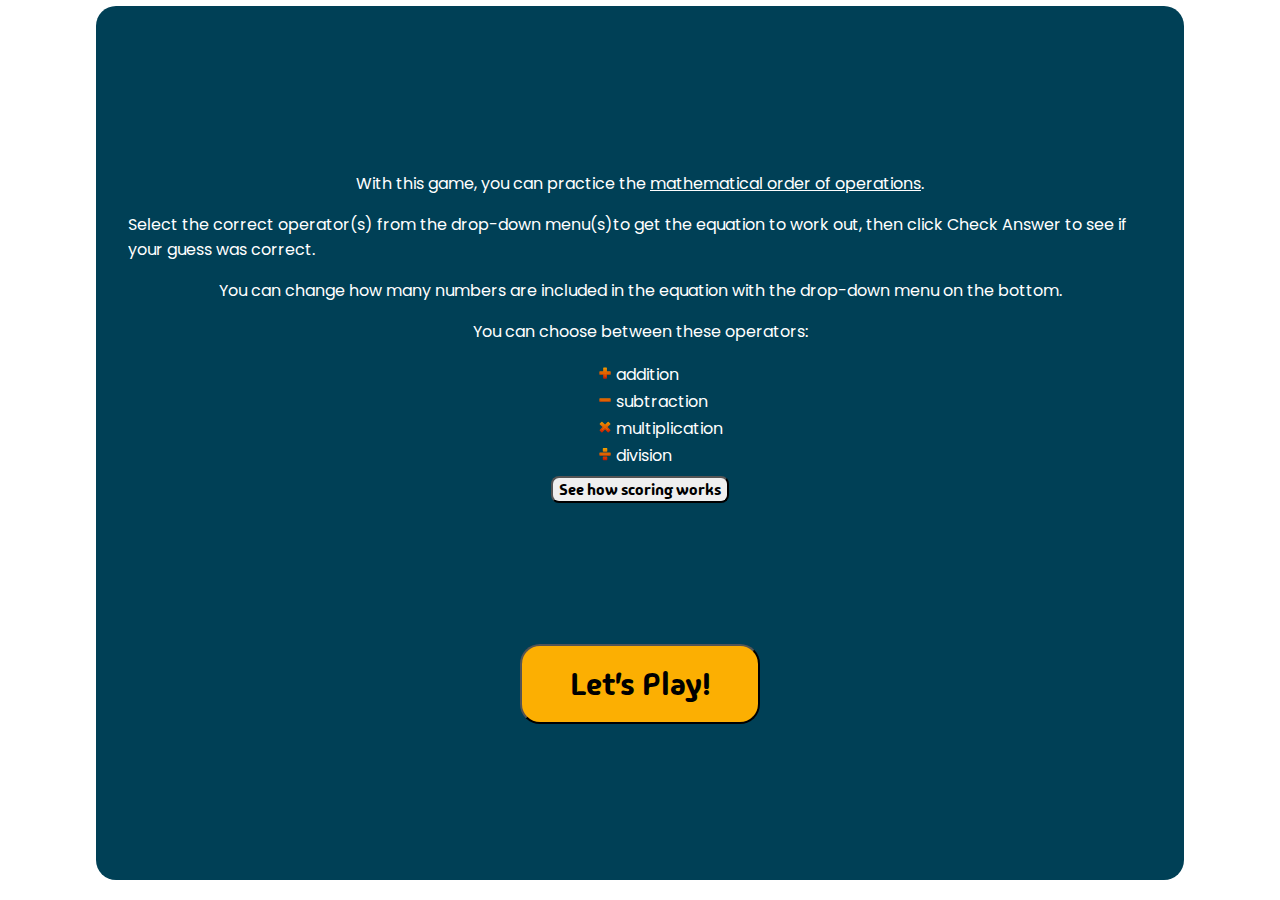
==== index.html @ 558ab85d "make `question-area` responsive #13" ====
<!DOCTYPE html>
<html lang="en">
<head>
  <meta charset="UTF-8">
  <meta name="viewport" content="width=device-width, initial-scale=1.0">

  <!-- Stylesheet -->
  <link rel="stylesheet" href="assets/css/style.css">

  <!-- Google Fonts -->
  <link rel="preconnect" href="https://fonts.googleapis.com">
  <link rel="preconnect" href="https://fonts.gstatic.com" crossorigin>
  <link href="https://fonts.googleapis.com/css2?family=Bungee+Spice&family=Madimi+One&family=Poppins:wght@400;700&display=swap" rel="stylesheet">

  <!-- title -->
  <title>Operator Game</title>

</head>

<body>

  <!-- the Welcome screen explaining the gameplay and the scoring rules -->
  <section id="welcome-section" class="popup" aria-label="The welcome screen with the explanation of the gameplay and scoring">
    <!-- the div explaining the gameplay -->
    <section id="gameplay-rules-section" aria-label="The section explaining how to play the game">
      <p>
        With this game, you can practice the <a href="https://en.wikipedia.org/wiki/Order_of_operations" 
         target="_blank" rel="noopener" aria-label="Wikipedia article on the order of mathematical operations (opens in a new tab)">
         mathematical order of operations</a>.
      </p>

      <p>
        Select the correct operator(s) from the drop-down menu(s)to get the equation to work out, 
        then click Check Answer to see if your guess was correct.
      </p>

      <p>
        You can change how many numbers are included in the equation with the drop-down menu on the bottom.
      </p>

      <p>
        You can choose between these operators:
      </p>

        <ul>
          <li><span class="operator">+</span> addition</li>
          <li><span class="operator">&minus;</span> subtraction</li>
          <li><span class="operator">&times;</span> multiplication</li>
          <li><span class="operator">&divide;</span> division</li>
        </ul>

      <!-- button taking the user to the Score Rules screen -->
      <button data-type="submit" id="score-button">See how scoring works</button>

      </section>

    <!-- the `div` displaying how scoring works, hidden by default -->
    <section id="score-rules-section" aria-label="The section explaining scoring in the game">
      <p>
        We all need less stress and more positive reinforcement in our lives, 
        so this game only counts your correct guesses in a row – 
        who cares how many times you got it wrong, let's celebrate the wins! 🎉
      </p>
      <p>
        Keep an eye out for special surprises at certain milestones 👀  
      </p>
      <br>
      <p>
        Just can't get your head around a puzzle? 😩
      </p>
      <p>
        Don't worry, you can skip it without ruining your streak: just press the New Puzzle button,
        or adjust how many numbers you want to play with using the drop-down menu at the bottom.
      </p>
      <p>       
        Both of those give you a new puzzle while keeping your streak 🤗
      </p>
      <p>
        But if you have the spoons to challenge yourself and don't mind getting it wrong sometimes,
         go for it – that's how you'll learn even more! 💪
      </p>
   
      <!-- button taking the user back to the Gameplay Rules screen -->
      <button data-type="submit" id="gameplay-rules-button">See how gameplay works</button>
  
    </section>

    <!-- the Start Game button -->
    <button data-type="submit" id="start-game-button" class="big-button">Let's Play!</button>

  </section>

  <!-- "popup" for certain milestones – hidden by default -->
  <section id="milestone-section" class="popup" aria-label="A congratulatory message that pops up at certain streak milestones">
    <h1>
        Wow, <span>X</span> in a row!
    </h1>
    <!-- the Continue Game button -->
    <button data-type="submit" id="continue-game-button" class="big-button">Continue</button>

  </section>

  <!-- the main title of the game -->
  <h1 class="heading">Operator Game</h1>

  <!-- game area including the instuctions, the question to be solved and the submit button -->
  <section id="game-area" aria-label="The area for playing the game">

    <p>Choose the correct operators to make the equation true</p>

    <!-- contains the operands, operators and the expected result -->
    <div id="question-area">

      <!-- an operand -->
      <span class="operand">1</span>

      <!-- operator drop-down menu -->
      <form action="/action_page.php">
        <select class="operator-selector" name="operator" aria-label="Operator selector drop-down">
          <option value="+">+</option>
          <option value="-">&minus;</option>
          <option value="*">&times;</option>
          <option value="/">&divide;</option>
        </select>
      </form>
      
      <!-- an operand -->
      <span class="operand">1</span>

      <!-- operator drop-down menu -->
      <form action="/action_page.php">
        <select class="operator-selector" name="operator" aria-label="Operator selector drop-down">
          <option value="+">+</option>
          <option value="-">&minus;</option>
          <option value="*">&times;</option>
          <option value="/">&divide;</option>
        </select>
      </form>

      <!-- an operand -->
      <span class="operand">1</span>

      <!-- equal sign -->
      <span id="equal-sign">=</span>

      <!-- the correct result -->
      <span id="result">1</span>
    </div>  <!-- end of `question-area` -->

    <!-- this is where the evaluation message appears after checking the answer -->
    <div id="solution"></div>

    <!-- Submit button -->
    <button data-type="submit" id="submit-button">Check Answer</button>

  </section><!-- end of `game-area` -->

  <!-- New Puzzle/New Game button -->
  <button data-type="submit" id="new-game-button" class="big-button">New Puzzle</button>

  <!-- perfect streak counter -->
  <div id="streak-div">
    Your perfect streak: 
    <span id="streak-counter">0</span>
  </div>

  <!-- number selector: how many numbers should the game include -->
  <div id="number-selector-div">
    <label for="number-selector">Select the number of operands:</label>
    <form action="/action_page.php">
      <select id="number-selector" name="number-selector">
        <option value="2">2</option>
        <option value="3" selected="selected">3</option>
        <option value="4">4</option>
        <option value="5">5</option>
        <option value="6">6</option>
      </select>
    </form>
  </div>


  <!-- load JavaScrip file -->
  <script src="assets/js/script.js"></script>
</body>
</html>
---- assets/css/style.css ----
/* colors */
:root {
  --dark-blue: #004056;
  --med-blue: #2E7E8E;
  --light-blue: #1ADAE8;
  --med-orange: #DC3A04;
  --light-orange: #FCAF02;
  --red: #EB0000;
  --white: #FFFFFF; 

}
/* global layout */
body {
/* elements in one column */
display: flex;
flex-direction: column;
/* elements horizontally centered (watch out: for `flex-direction: column;`, horizontal and vertical alignment commands are swapped ) */
align-items: center;
font-family: 'Poppins', sans-serif;
color: var(--dark-blue);
}

/* headings */
.heading {
  font-family: 'Madimi One', sans-serif;
  font-size: 250%;
}

/* buttons */
button {
  font-family: 'Madimi One', sans-serif;
}

/* links in text */
a {
  color: var(--red);
}

/* "popups" filling the whole screen */
.popup {
  width: 80vw;
  height: 90vh;
  position: absolute;
  margin-top: 0.5%;
  top: 0;
  display: flex;
  flex-direction: column;
  /* elements horizontally centered (watch out: for `flex-direction: column;`, horizontal and vertical alignment commands are swapped ) */
  align-items: center;
  /* elements vertically spaced evenly (watch out: for `flex-direction: column;`, horizontal and vertical alignment commands are swapped ) */
  justify-content: space-evenly;
  border-radius: 20px;
  padding: 2rem;
}

/* the Welcome screen displaying the gameplay rules and scrore counting */
#welcome-section {
  background-color: var(--dark-blue);
  color: var(--white);
}

/* the `div` within `#welcome-section` displaying the gameplay instructions */
#gameplay-rules-section {
  display: flex;
}

/* operators in text  */
.operator {
  font-family: 'Bungee Spice', sans-serif;
  font-size: 120%;
}

/* the `div` within `#welcome-section` displaying the scoring rules, hidden by default */
#score-rules-section {
  display: none;
}

/* unified formatting of the contentful `divs` within  `#welcome-section` */
#welcome-section > section {
  overflow: scroll;
  flex-direction: column;
  /* elements horizontally centered (watch out: for `flex-direction: column;`, horizontal and vertical alignment commands are swapped ) */
  align-items: center;
  /* elements vertically centered (watch out: for `flex-direction: column;`, horizontal and vertical alignment commands are swapped ) */
  justify-content: center;
  height: auto;
}

/* unified formatting of the paragraphs in the contentful `divs` within  `#welcome-section` */
#welcome-section > section > p {
  margin: 0.5rem 0;
}

/* unified formatting of lists in the contentful `divs` within  `#welcome-section` */
#welcome-section > section > ul {
  margin: 0.5rem 0;
}

/* the list of operators in the `#gameplay-rules-section` */
#gameplay-rules-section > ul {
  list-style: none;
}

/* unified formatting of the small buttons in the contentful `divs` within  `#welcome-section` */
#welcome-section > section > button {
  margin-bottom: 1rem;
  border-radius: 8px;
  font-size: 100%;
}

/* unified formatting of links in the contentful `divs` within  `#welcome-section` */
#welcome-section a {
  color: var(--white);
}

/* unified formatting for the big buttons */
.big-button {
  font-size: 200%;
  width: 15rem;
  height: 5rem;
  border-radius: 20px;
}

/* the big button on the Welcome screen */
#start-game-button {
  background-color: var(--light-orange);
}

/* the "popup" screen celebrating selected milestones */
#milestone-section {
  display: none;
  background: url("../images/balloons.jpg") no-repeat center;
  color: var(--white);
}

/* the text on the milestone "popup" */
#milestone-section h1 {
  background-color: var(--light-orange);
  text-align: center;  
  padding: 1rem;
  border-radius: 5px;
  font-size: 250%;
}

/* the game area containing the game title, question area, new game button, streak counter and operand selector drop-down */
#game-area {
  /* elements in one column */
  display: flex;
  flex-direction: column;
  /* elements horizontally centered (watch out: for `flex-direction: column;`, horizontal and vertical alignment commands are swapped ) */
  align-items: center;
  border: solid 8px var(--red);
  border-radius: 20px;
  padding: 2rem;
  }

/* question area */
/* question area items should be in a row (where they fit) */
#question-area {
  /* children should be in a row */
  display: flex;
  /* elements horizontally spread out */
  justify-content: space-evenly;
  flex-wrap: wrap;
  border: solid 4px var(--light-orange);
  border-radius: 10px;
  padding: 0.5rem;
  margin-bottom: 2rem;
}

/* highlighing the user's wrong guess */
.hilight {
  color: var(--red);
  font-weight: bold;
  font-size: 110%;
}

/* all children of the question-area */
#question-area > * {
  margin: 0.3rem;
}

/* the operator selector drop-down menus */
.operator-selector {
  padding: 0.2rem;
  margin-block-end: 0;
  font-family: 'Bungee Spice', sans-serif;
}

/* the div to display the result (correct or not) */
#solution {
  min-height: 5rem;
  text-align: center;
}

/* the button for checking the user guess */
#submit-button {
  border-radius: 5px;
  border-color: var(--red);
  background-color: var(--light-orange);
  font-size: 150%;
}

/* the button for starting a new game */
#new-game-button {
  border-radius: 20px;
  border-color: var(--light-orange);
  background-color: var(--red);
  color: var(--white);
  margin-top: 2rem;
  font-size: 250%;
}

/* the div containing the perfect streak text and count */
#streak-div {
  display: flex;
  margin-top: 1rem;
  font-size: large;
}

/* the number showing the user's perfect streak count */
#streak-counter {
  margin-left: 2px;
}

/* the `div` containing the operator selector drop-down and its label */
#number-selector-div {
  display: flex;
  margin-top: 1rem;
}

/* the drop-down for selecting the number of operands */
#number-selector {
 margin-left: 2px;
}

/* Media Queries */

/* very narrow screens */
@media screen and (max-width: 290px) and (max-height: 705px) {

  #gameplay-rules-section {
    padding-top: 4rem;
  }

  #score-rules-section {
    padding-top: 20rem;
  }
}

/*  narrow screens */
@media screen and (max-width: 380px) {

  #score-rules-section {
    padding-top: 10rem;
  }
}
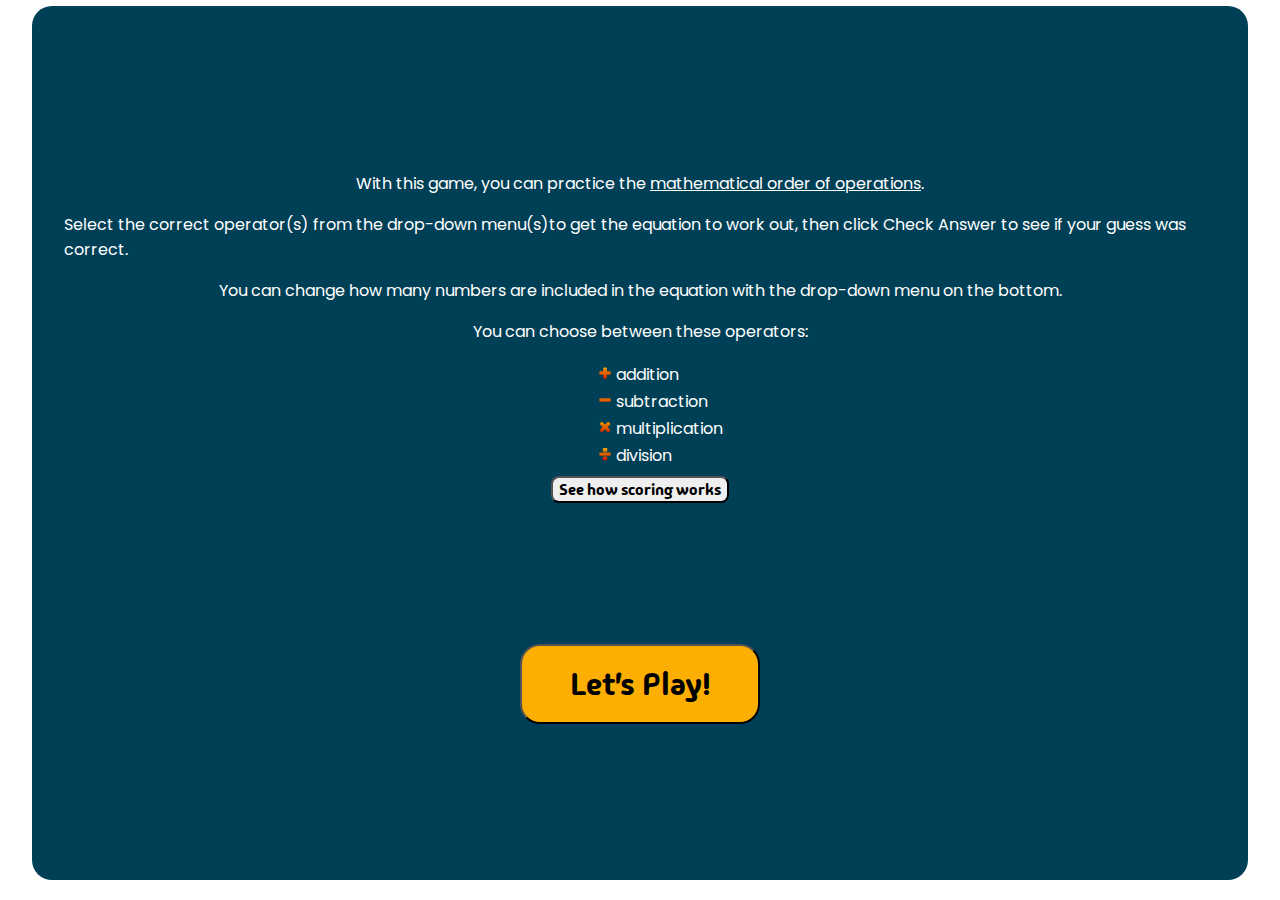
==== commit 8fc8a799: "fix warning after HTML validation #37" ====
--- a/index.html
+++ b/index.html
@@ -92,9 +92,9 @@
 
   <!-- "popup" for certain milestones – hidden by default -->
   <section id="milestone-section" class="popup" aria-label="A congratulatory message that pops up at certain streak milestones">
-    <h1>
+    <div id="milestone-text">
         Wow, <span>X</span> in a row!
-    </h1>
+    </div>
     <!-- the Continue Game button -->
     <button data-type="submit" id="continue-game-button" class="big-button">Continue</button>
 
--- a/assets/css/style.css
+++ b/assets/css/style.css
@@ -38,8 +38,8 @@
 
 /* "popups" filling the whole screen */
 .popup {
-  width: 80vw;
-  height: 90vh;
+  width: 90%;
+  height: 90%;
   position: absolute;
   margin-top: 0.5%;
   top: 0;
@@ -59,7 +59,7 @@
   color: var(--white);
 }
 
-/* the `div` within `#welcome-section` displaying the gameplay instructions */
+/* the section within `#welcome-section` displaying the gameplay instructions */
 #gameplay-rules-section {
   display: flex;
 }
@@ -70,7 +70,7 @@
   font-size: 120%;
 }
 
-/* the `div` within `#welcome-section` displaying the scoring rules, hidden by default */
+/* the section within `#welcome-section` displaying the scoring rules, hidden by default */
 #score-rules-section {
   display: none;
 }
@@ -134,13 +134,20 @@
 }
 
 /* the text on the milestone "popup" */
-#milestone-section h1 {
+#milestone-text {
   background-color: var(--light-orange);
   text-align: center;  
   padding: 1rem;
   border-radius: 5px;
+  box-shadow: -10px -10px 8px var(--white);
   font-size: 250%;
 }
+
+/* the button on the milestone "popup" */
+#continue-game-button {
+  box-shadow: 5px 5px 2px var(--white);
+}
+
 
 /* the game area containing the game title, question area, new game button, streak counter and operand selector drop-down */
 #game-area {
@@ -226,6 +233,8 @@
 /* the `div` containing the operator selector drop-down and its label */
 #number-selector-div {
   display: flex;
+  flex-wrap: wrap;
+  justify-content: center;
   margin-top: 1rem;
 }
 
@@ -236,22 +245,34 @@
 
 /* Media Queries */
 
+/*  narrow screens */
+@media screen and (max-width: 380px) {
+
+  /* "popups" filling the whole screen */
+  .popup {
+    width: 80%;
+    height: 95%;
+  }
+    
+  #score-rules-section {
+    padding-top: 10rem;
+  }
+}
+
 /* very narrow screens */
 @media screen and (max-width: 290px) and (max-height: 705px) {
 
-  #gameplay-rules-section {
-    padding-top: 4rem;
-  }
-
+  /* "popups" filling the whole screen */
+  .popup {
+    width: 80%;
+    height: 110%;
+  }
+
+
+  /* the section within `#welcome-section` displaying the scoring rules, hidden by default */
   #score-rules-section {
-    padding-top: 20rem;
-  }
-}
-
-/*  narrow screens */
-@media screen and (max-width: 380px) {
-
-  #score-rules-section {
-    padding-top: 10rem;
-  }
-}
+    padding-top: 11rem;
+  }
+}
+
+
